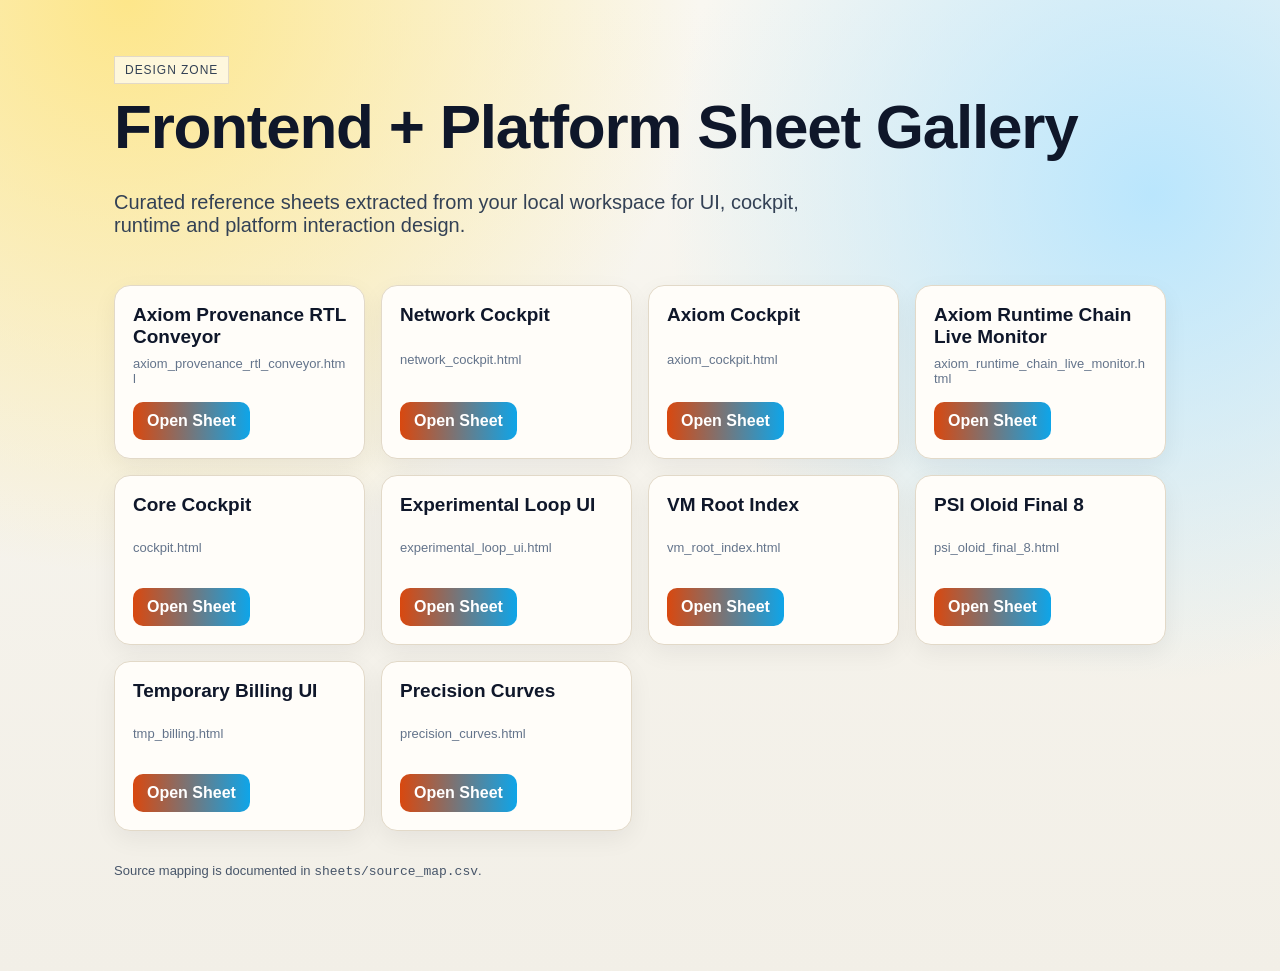
==== index.html @ 7ae67d36 "Initialize frontend/platform design zone with curated reference sheets" ====
<!doctype html>
<html lang='en'>
<head>
  <meta charset='utf-8' />
  <meta name='viewport' content='width=device-width, initial-scale=1' />
  <title>Frontend Platform Design Zone</title>
  <style>
    :root {
      --bg: #f2efe7;
      --ink: #0f172a;
      --ink-soft: #334155;
      --panel: #fffdf9;
      --accent: #d9480f;
      --accent-2: #0ea5e9;
      --line: #e2d9c8;
    }
    * { box-sizing: border-box; }
    body {
      margin: 0;
      font-family: "Space Grotesk", "IBM Plex Sans", "Segoe UI", sans-serif;
      color: var(--ink);
      background:
        radial-gradient(circle at 10% 0%, #fde68a 0%, transparent 38%),
        radial-gradient(circle at 90% 20%, #bae6fd 0%, transparent 35%),
        linear-gradient(180deg, #f9f7f1 0%, #f2efe7 100%);
      min-height: 100vh;
    }
    .wrap {
      max-width: 1100px;
      margin: 0 auto;
      padding: 56px 24px 80px;
    }
    .hero {
      display: grid;
      gap: 14px;
      margin-bottom: 28px;
    }
    .tag {
      width: fit-content;
      padding: 6px 10px;
      border: 1px solid var(--line);
      background: rgba(255,255,255,.65);
      letter-spacing: .08em;
      text-transform: uppercase;
      font-size: 12px;
      color: var(--ink-soft);
    }
    h1 {
      margin: 0;
      font-size: clamp(32px, 6vw, 62px);
      line-height: 0.95;
      letter-spacing: -0.02em;
    }
    .sub {
      max-width: 700px;
      color: var(--ink-soft);
      font-size: clamp(16px, 2vw, 20px);
    }
    .grid {
      display: grid;
      grid-template-columns: repeat(auto-fit, minmax(240px, 1fr));
      gap: 16px;
    }
    .card {
      background: var(--panel);
      border: 1px solid var(--line);
      padding: 18px;
      border-radius: 16px;
      min-height: 170px;
      display: grid;
      align-content: space-between;
      box-shadow: 0 8px 24px rgba(15, 23, 42, 0.06);
      transition: transform .18s ease, box-shadow .18s ease;
    }
    .card:hover {
      transform: translateY(-4px);
      box-shadow: 0 12px 28px rgba(15, 23, 42, 0.12);
    }
    h3 { margin: 0 0 8px 0; font-size: 19px; }
    .meta {
      margin: 0 0 16px 0;
      color: #64748b;
      font-size: 13px;
      word-break: break-all;
    }
    .cta {
      display: inline-block;
      text-decoration: none;
      font-weight: 700;
      color: white;
      background: linear-gradient(90deg, var(--accent), var(--accent-2));
      padding: 10px 14px;
      border-radius: 10px;
      width: fit-content;
    }
    .foot {
      margin-top: 32px;
      font-size: 13px;
      color: #475569;
    }
  </style>
</head>
<body>
  <main class='wrap'>
    <section class='hero'>
      <div class='tag'>Design Zone</div>
      <h1>Frontend + Platform
      Sheet Gallery</h1>
      <p class='sub'>Curated reference sheets extracted from your local workspace for UI, cockpit, runtime and platform interaction design.</p>
    </section>
    <section class='grid'>
<article class='card'><h3>Axiom Provenance RTL Conveyor</h3><p class='meta'>axiom_provenance_rtl_conveyor.html</p><a class='cta' href='sheets/axiom_provenance_rtl_conveyor.html' target='_blank' rel='noopener'>Open Sheet</a></article>
<article class='card'><h3>Network Cockpit</h3><p class='meta'>network_cockpit.html</p><a class='cta' href='sheets/network_cockpit.html' target='_blank' rel='noopener'>Open Sheet</a></article>
<article class='card'><h3>Axiom Cockpit</h3><p class='meta'>axiom_cockpit.html</p><a class='cta' href='sheets/axiom_cockpit.html' target='_blank' rel='noopener'>Open Sheet</a></article>
<article class='card'><h3>Axiom Runtime Chain Live Monitor</h3><p class='meta'>axiom_runtime_chain_live_monitor.html</p><a class='cta' href='sheets/axiom_runtime_chain_live_monitor.html' target='_blank' rel='noopener'>Open Sheet</a></article>
<article class='card'><h3>Core Cockpit</h3><p class='meta'>cockpit.html</p><a class='cta' href='sheets/cockpit.html' target='_blank' rel='noopener'>Open Sheet</a></article>
<article class='card'><h3>Experimental Loop UI</h3><p class='meta'>experimental_loop_ui.html</p><a class='cta' href='sheets/experimental_loop_ui.html' target='_blank' rel='noopener'>Open Sheet</a></article>
<article class='card'><h3>VM Root Index</h3><p class='meta'>vm_root_index.html</p><a class='cta' href='sheets/vm_root_index.html' target='_blank' rel='noopener'>Open Sheet</a></article>
<article class='card'><h3>PSI Oloid Final 8</h3><p class='meta'>psi_oloid_final_8.html</p><a class='cta' href='sheets/psi_oloid_final_8.html' target='_blank' rel='noopener'>Open Sheet</a></article>
<article class='card'><h3>Temporary Billing UI</h3><p class='meta'>tmp_billing.html</p><a class='cta' href='sheets/tmp_billing.html' target='_blank' rel='noopener'>Open Sheet</a></article>
<article class='card'><h3>Precision Curves</h3><p class='meta'>precision_curves.html</p><a class='cta' href='sheets/precision_curves.html' target='_blank' rel='noopener'>Open Sheet</a></article>
    </section>
    <p class='foot'>Source mapping is documented in <code>sheets/source_map.csv</code>.</p>
  </main>
</body>
</html>
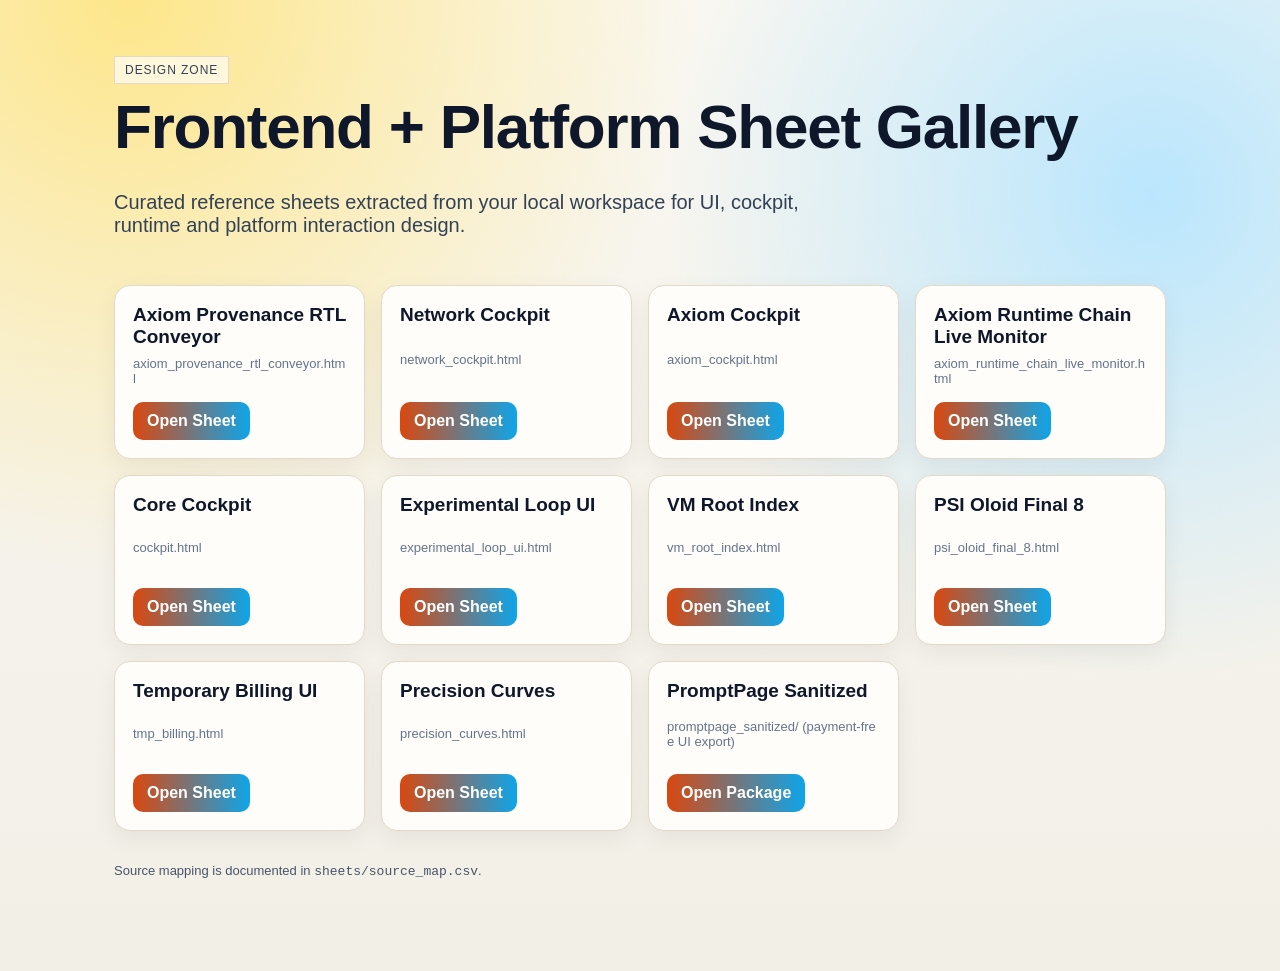
==== commit a0d29ef9: "Add PromptPage sanitized package card to gallery" ====
--- a/index.html
+++ b/index.html
@@ -119,8 +119,10 @@
 <article class='card'><h3>PSI Oloid Final 8</h3><p class='meta'>psi_oloid_final_8.html</p><a class='cta' href='sheets/psi_oloid_final_8.html' target='_blank' rel='noopener'>Open Sheet</a></article>
 <article class='card'><h3>Temporary Billing UI</h3><p class='meta'>tmp_billing.html</p><a class='cta' href='sheets/tmp_billing.html' target='_blank' rel='noopener'>Open Sheet</a></article>
 <article class='card'><h3>Precision Curves</h3><p class='meta'>precision_curves.html</p><a class='cta' href='sheets/precision_curves.html' target='_blank' rel='noopener'>Open Sheet</a></article>
+<article class='card'><h3>PromptPage Sanitized</h3><p class='meta'>promptpage_sanitized/ (payment-free UI export)</p><a class='cta' href='promptpage_sanitized/README.md' target='_blank' rel='noopener'>Open Package</a></article>
     </section>
     <p class='foot'>Source mapping is documented in <code>sheets/source_map.csv</code>.</p>
   </main>
 </body>
 </html>
+
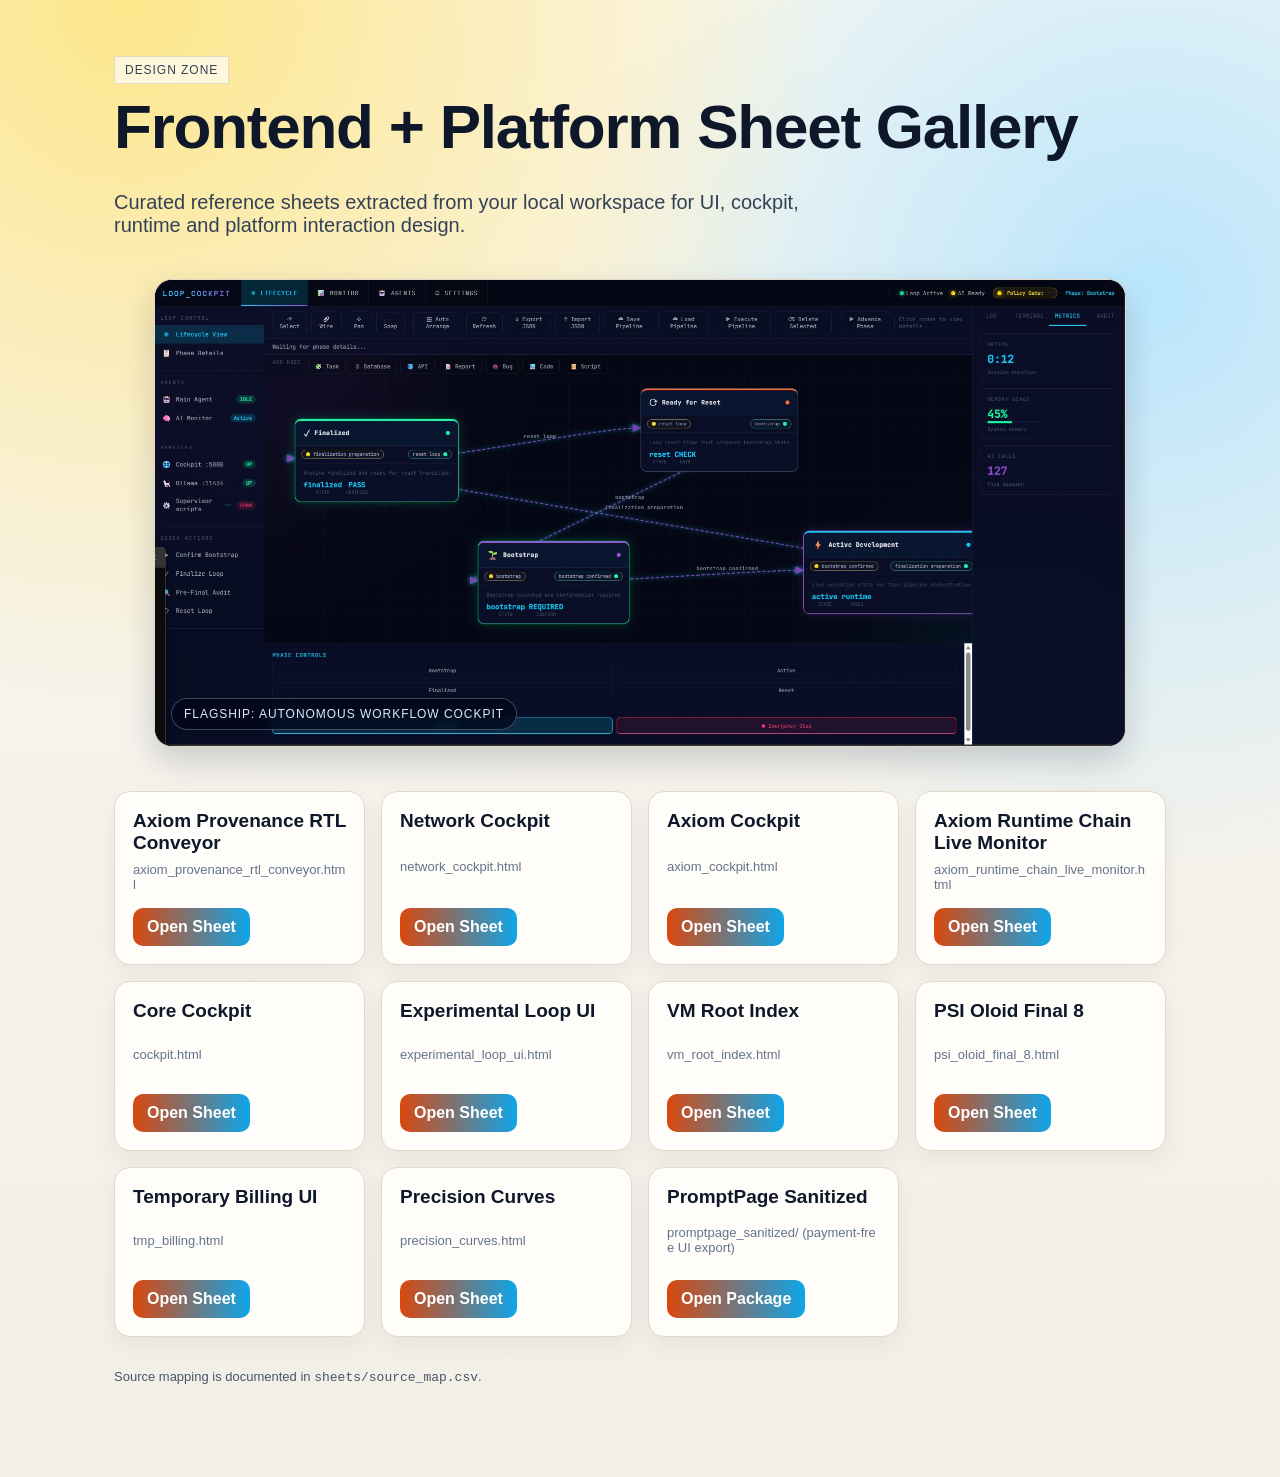
==== commit e410f7ff: "Set cover_autonomous_wf.jpg as flagship hero for design showcase" ====
--- a/index.html
+++ b/index.html
@@ -56,6 +56,37 @@
       color: var(--ink-soft);
       font-size: clamp(16px, 2vw, 20px);
     }
+    .hero-cover {
+      margin-top: 8px;
+      border: 1px solid var(--line);
+      border-radius: 18px;
+      overflow: hidden;
+      background: #0b1022;
+      box-shadow: 0 14px 32px rgba(15, 23, 42, 0.18);
+      position: relative;
+    }
+    .hero-cover img {
+      display: block;
+      width: 100%;
+      height: auto;
+      max-height: 520px;
+      object-fit: cover;
+      object-position: center top;
+    }
+    .hero-label {
+      position: absolute;
+      left: 16px;
+      bottom: 16px;
+      padding: 8px 12px;
+      border-radius: 999px;
+      font-size: 12px;
+      letter-spacing: .08em;
+      text-transform: uppercase;
+      color: #dbeafe;
+      background: rgba(2, 6, 23, 0.72);
+      border: 1px solid rgba(148, 163, 184, 0.4);
+      backdrop-filter: blur(4px);
+    }
     .grid {
       display: grid;
       grid-template-columns: repeat(auto-fit, minmax(240px, 1fr));
@@ -107,6 +138,10 @@
       <h1>Frontend + Platform
       Sheet Gallery</h1>
       <p class='sub'>Curated reference sheets extracted from your local workspace for UI, cockpit, runtime and platform interaction design.</p>
+      <figure class='hero-cover'>
+        <img src='assets/cover_autonomous_wf.jpg' alt='Autonomous workflow cockpit cover' />
+        <figcaption class='hero-label'>Flagship: Autonomous Workflow Cockpit</figcaption>
+      </figure>
     </section>
     <section class='grid'>
 <article class='card'><h3>Axiom Provenance RTL Conveyor</h3><p class='meta'>axiom_provenance_rtl_conveyor.html</p><a class='cta' href='sheets/axiom_provenance_rtl_conveyor.html' target='_blank' rel='noopener'>Open Sheet</a></article>
@@ -126,3 +161,4 @@
 </body>
 </html>
 
+
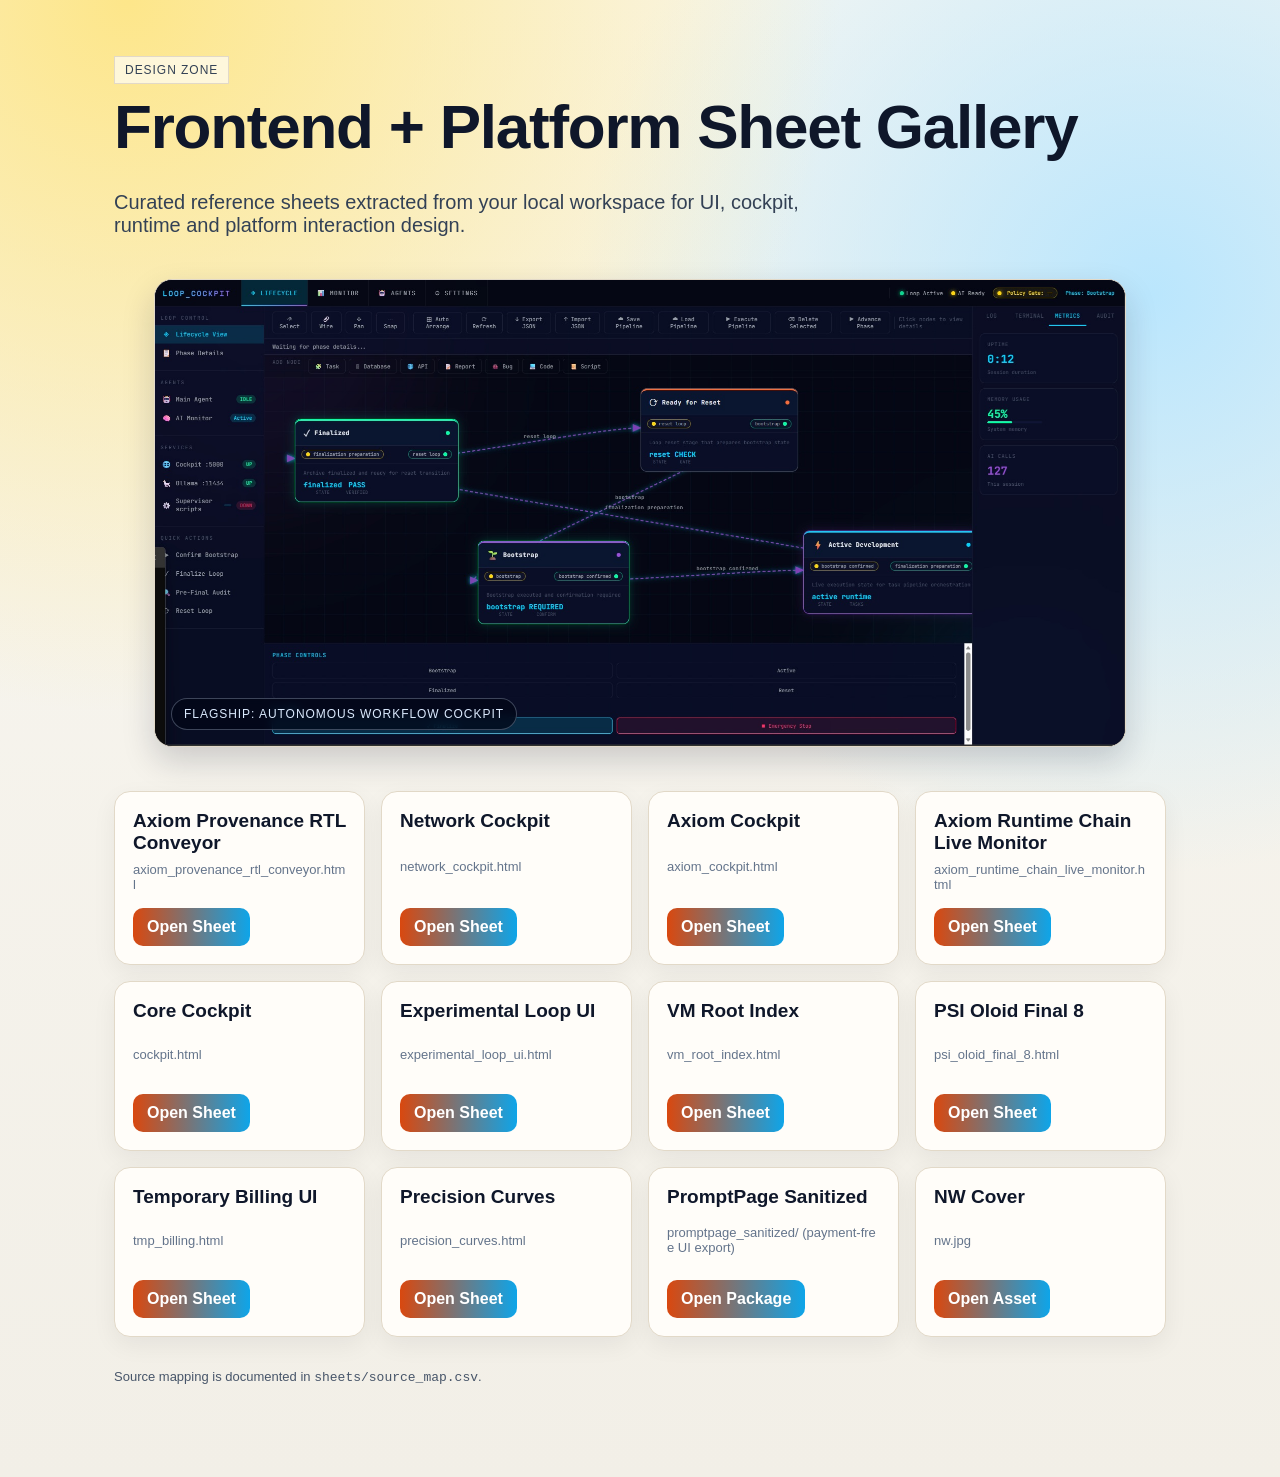
==== commit bab378e7: "Add nw.jpg as secondary showcase cover" ====
--- a/index.html
+++ b/index.html
@@ -155,6 +155,7 @@
 <article class='card'><h3>Temporary Billing UI</h3><p class='meta'>tmp_billing.html</p><a class='cta' href='sheets/tmp_billing.html' target='_blank' rel='noopener'>Open Sheet</a></article>
 <article class='card'><h3>Precision Curves</h3><p class='meta'>precision_curves.html</p><a class='cta' href='sheets/precision_curves.html' target='_blank' rel='noopener'>Open Sheet</a></article>
 <article class='card'><h3>PromptPage Sanitized</h3><p class='meta'>promptpage_sanitized/ (payment-free UI export)</p><a class='cta' href='promptpage_sanitized/README.md' target='_blank' rel='noopener'>Open Package</a></article>
+<article class='card'><h3>NW Cover</h3><p class='meta'>nw.jpg</p><a class='cta' href='assets/nw.jpg' target='_blank' rel='noopener'>Open Asset</a></article>
     </section>
     <p class='foot'>Source mapping is documented in <code>sheets/source_map.csv</code>.</p>
   </main>
